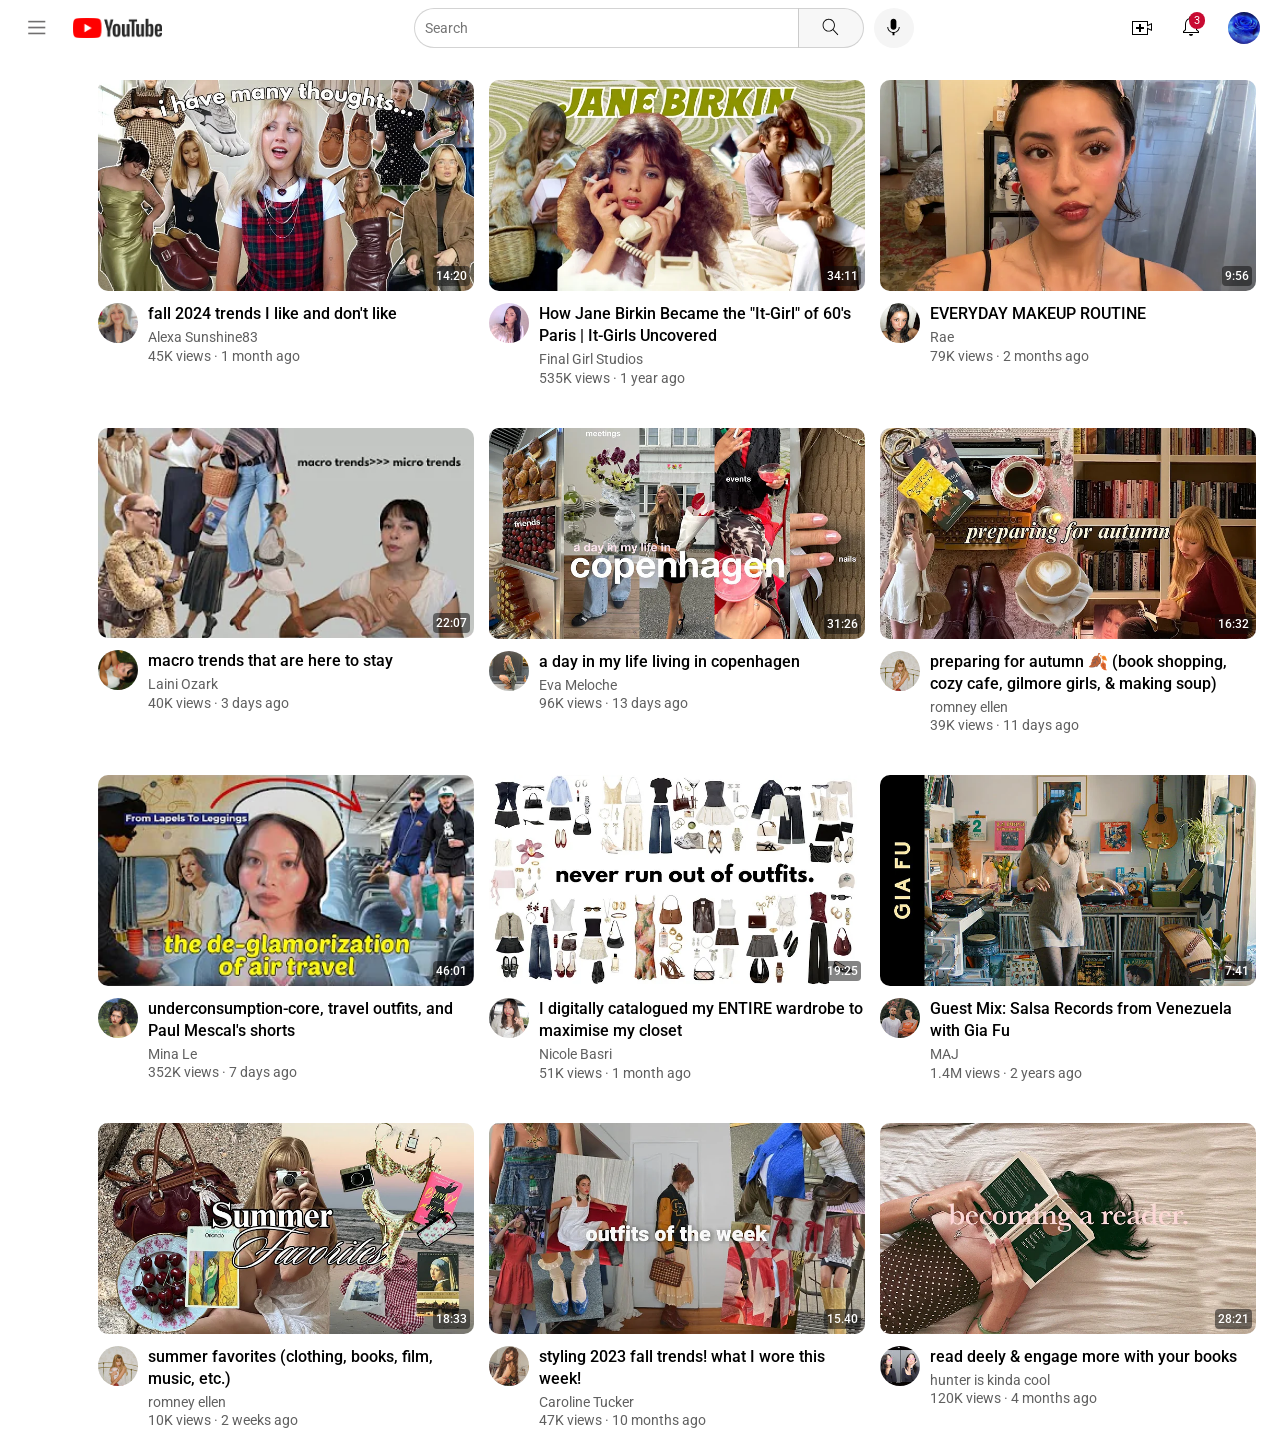
==== youtube.html @ 3afa4bfe "new things" ====
<!DOCTYPE html>
<html>
    <head>
        <title>Youtube (saanvi's version)</title>
        
        <link rel="preconnect" href="https://fonts.googleapis.com">
        <link rel="preconnect" href="https://fonts.gstatic.com" crossorigin>
        <link href="https://fonts.googleapis.com/css2?family=Roboto:ital,wght@0,100;0,300;0,400;0,500;0,700;0,900;1,100;1,300;1,400;1,500;1,700;1,900&display=swap" rel="stylesheet">

        <link rel="stylesheet" href = "styles/general.css">
        <link rel="stylesheet" href = "styles/header.css">
        <link rel="stylesheet" href = "styles/video.css">
        <link rel="stylesheet" href = "styles/sidebar.css">
    </head>

    <body>
        <div class="header">
            <div class="left-section">
                <img class='hamburger-menu' src="icons/hamburger-menu.webp">
                <img class='youtube-logo' src="icons/youtube_logo.png">
            </div>

            <div class="middle-section">
                <input class = "search-bar" type = "text" placeholder="Search"> <!-- can also do check for a checkbox -->
                <button class="search-button">
                    <img class = "search-icon" src="icons/glass.svg">
                </button>
                <button class="voice-search-button">
                        <img class="voice-search-icon" src ="icons/voice.svg">
                </button>
            </div>

            <div class="right-section">
                <img class = "upload-icon" src = "icons/upload-video.svg">
                <div class = 'notifications-icon-container'> <!-- so that we can relative absolute position-->
                    <img class = "notifications-icon" src = "icons/bell.svg">
                    <div class = 'notifications-count'>3</div>
                </div>
                <img class = "current-user-picture" src = "profile-pics/my_profile_pic.jpg">
            </div>
        </div>

        <div class="sidebar">
            <div class="sidebar-link">
            </div>
            <div class="sidebar-link">
            </div>
            <div class="sidebar-link">
            </div>
            <div class="sidebar-link">
            </div>
        </div>

        
        <div class ="video-grid">

            <div class = "video-preview" id = "video1"> 
                <div class = 'thumbnail-row'> <!--vertical layout div, between thumbnail and info-->  
                    <img class="thumbnail" src ="thumbnails/tn1.webp"> <!-- are both void elements -->
                    <div class="video-time">14:20</div>
                </div>
                <div class = "video-info-grid"> 
                    <div class = "channel-picture"> <!--the two horixontal divs, between profile pic and text-->
                        <img class = 'profile-picture' src ="profile-pics/pfp1.jpg">
                    </div> 
                    <div class = "video-info">
                        <!-- text for the first image -->
                        <p class = 'video-title'> fall 2024 trends I like and don't like </p>
                        <p class = 'video-author'> Alexa Sunshine83 </p>
                        <p class = 'video-stats'> 45K views &#183; 1 month ago</p> 
                    </div>  
                </div>
            </div>
    
            <div class = "video-preview" id = "video2"> 
                <div class = 'thumbnail-row'> <!--vertical layout div, between thumbnail and info-->  
                    <img class="thumbnail" src = "thumbnails/tn2.webp"> <!-- are both void elements -->
                    <div class="video-time">34:11</div>
                </div>
                <div class = "video-info-grid"> 
                    <div class = "channel-picture"> <!--the two horixontal divs, between profile pic and text-->
                        <img class = 'profile-picture' src ="profile-pics/pfp2.jpg">
                    </div> 
                    <div class = "video-info">
                        <!-- text for the second image -->
                        <p class = 'video-title'> How Jane Birkin Became the "It-Girl" of 60's Paris | It-Girls Uncovered</p>
                        <p class = 'video-author'> Final Girl Studios </p>
                        <p class = 'video-stats'> 535K views &#183; 1 year ago</p> 
                    </div>
                </div>
            </div>
    
            <div class = "video-preview" id = "video3"> 
                <div class = 'thumbnail-row'> 
                    <img class="thumbnail" src = "thumbnails/tn3.webp"> 
                    <div class="video-time">9:56</div>
                </div>
                <div class = "video-info-grid"> 
                    <div class = "channel-picture"> 
                        <img class = 'profile-picture' src ="profile-pics/pfp3.jpg">
                    </div> 
                    <div class = "video-info">
                        <!-- text for the third image -->
                        <p class = 'video-title'> EVERYDAY MAKEUP ROUTINE</p>
                        <p class = 'video-author'> Rae </p>
                        <p class = 'video-stats'> 79K views &#183; 2 months ago</p> 
                    </div>
                </div>
            </div>
    
            <div class = "video-preview" id = "video4"> 
                <div class = 'thumbnail-row'> 
                    <img class="thumbnail" src = "thumbnails/tn4.webp">
                    <div class="video-time">22:07</div>
                </div>
                <div class = "video-info-grid"> 
                    <div class = "channel-picture">
                        <img class = 'profile-picture' src ="profile-pics/pfp4.jpg">
                    </div> 
                    <div class = "video-info">
                        <!-- text for the fourth image -->
                        <p class = 'video-title'> macro trends that are here to stay</p>
                        <p class = 'video-author'> Laini Ozark </p>
                        <p class = 'video-stats'> 40K views &#183; 3 days ago</p> 
                    </div>
                </div>
            </div>
    
            <div class = "video-preview" id = "video5"> 
                <div class = 'thumbnail-row'> 
                    <img class="thumbnail" src = "thumbnails/tn5.webp">
                    <div class="video-time">31:26</div>
                </div>
                <div class = "video-info-grid"> 
                    <div class = "channel-picture">
                        <img class = 'profile-picture' src ="profile-pics/pfp5.jpg">
                    </div> 
                    <div class = "video-info">
                        <!-- text for the fifth image -->
                        <p class = 'video-title'> a day in my life living in copenhagen</p>
                        <p class = 'video-author'> Eva Meloche </p>
                        <p class = 'video-stats'> 96K views &#183; 13 days ago</p> 
                    </div>
                </div>
            </div>
    
            <div class = "video-preview" id = "video6"> 
                <div class = 'thumbnail-row'> 
                    <img class="thumbnail" src = "thumbnails/tn6.webp">
                    <div class="video-time">16:32</div>
                </div>
                <div class = "video-info-grid"> 
                    <div class = "channel-picture">
                        <img class = 'profile-picture' src ="profile-pics/pfp6.jpg">
                    </div> 
                    <div class = "video-info">
                        <!-- text for the sixth image -->
                        <p class = 'video-title'> preparing for autumn 🍂 (book shopping, cozy cafe, gilmore girls, & making soup) </p>
                        <p class = 'video-author'> romney ellen </p>
                        <p class = 'video-stats'> 39K views &#183; 11 days ago</p> 
                    </div>
                </div>
            </div>

            <div class = "video-preview" id = "video7"> 
                <div class = 'thumbnail-row'> 
                    <img class="thumbnail" src = "thumbnails/tn7.webp">
                    <div class="video-time">46:01</div>
                </div>
                <div class = "video-info-grid"> 
                    <div class = "channel-picture">
                        <img class = 'profile-picture' src ="profile-pics/pfp7.jpg">
                    </div> 
                    <div class = "video-info">
                        <!-- text for the seventh image -->
                        <p class = 'video-title'> underconsumption-core, travel outfits, and Paul Mescal&#39;s shorts </p>
                        <p class = 'video-author'> Mina Le </p>
                        <p class = 'video-stats'> 352K views &#183; 7 days ago</p> 
                    </div>
                </div>
            </div>

            <div class = "video-preview" id = "video8"> 
                <div class = 'thumbnail-row'> 
                    <img class="thumbnail" src = "thumbnails/tn8.webp">
                    <div class="video-time">19:25</div>
                </div>
                <div class = "video-info-grid"> 
                    <div class = "channel-picture">
                        <img class = 'profile-picture' src ="profile-pics/pfp8.jpg">
                    </div> 
                    <div class = "video-info">
                        <!-- text for the eighth image -->
                        <p class = 'video-title'> I digitally catalogued my ENTIRE wardrobe to maximise my closet </p>
                        <p class = 'video-author'> Nicole Basri </p>
                        <p class = 'video-stats'> 51K views &#183; 1 month ago</p> 
                    </div>
                </div>
            </div>

            <div class = "video-preview" id = "video9"> 
                <div class = 'thumbnail-row'> 
                    <img class="thumbnail" src = "thumbnails/tn9.webp">
                    <div class="video-time">7:41</div>
                </div>
                <div class = "video-info-grid"> 
                    <div class = "channel-picture">
                        <img class = 'profile-picture' src ="profile-pics/pfp9.jpg">
                    </div> 
                    <div class = "video-info">
                        <!-- text for the ninth image -->
                        <p class = 'video-title'> Guest Mix: Salsa Records from Venezuela with Gia Fu </p>
                        <p class = 'video-author'>  MAJ </p>
                        <p class = 'video-stats'> 1.4M views &#183; 2 years ago</p> 
                    </div>
                </div>
            </div>

            <div class = "video-preview" id = "video10"> 
                <div class = 'thumbnail-row'> 
                    <img class="thumbnail" src = "thumbnails/tn10.webp">
                    <div class="video-time">18:33</div>
                </div>
                <div class = "video-info-grid"> 
                    <div class = "channel-picture">
                        <img class = 'profile-picture' src ="profile-pics/pfp10.jpg">
                    </div> 
                    <div class = "video-info">
                        <!-- text for the tenth image -->
                        <p class = 'video-title'> summer favorites (clothing, books, film, music, etc.) </p>
                        <p class = 'video-author'> romney ellen </p>
                        <p class = 'video-stats'> 10K views &#183; 2 weeks ago</p> 
                    </div>
                </div>
            </div>

            <div class = "video-preview" id = "video11"> 
                <div class = 'thumbnail-row'> 
                    <img class="thumbnail" src = "thumbnails/tn11.webp">
                    <div class="video-time">15.40</div>
                </div>
                <div class = "video-info-grid"> 
                    <div class = "channel-picture">
                        <img class = 'profile-picture' src ="profile-pics/pfp11.jpg">
                    </div> 
                    <div class = "video-info">
                        <!-- text for the eleventh image -->
                        <p class = 'video-title'> styling 2023 fall trends! what I wore this week! </p>
                        <p class = 'video-author'>  Caroline Tucker </p>
                        <p class = 'video-stats'> 47K views &#183; 10 months ago</p> 
                    </div>
                </div>
            </div>

            <div class = "video-preview" id = "video12"> 
                <div class = 'thumbnail-row'> 
                    <img class="thumbnail" src = "thumbnails/tn12.webp">
                    <div class="video-time">28:21</div>
                </div>
                <div class = "video-info-grid"> 
                    <div class = "channel-picture">
                        <img class = 'profile-picture' src ="profile-pics/pfp12.jpg">
                    </div> 
                    <div class = "video-info">
                        <!-- text for the twevlth image -->
                        <p class = 'video-title'> read deely & engage more with your books </p>
                        <p class = 'video-author'>  hunter is kinda cool </p>
                        <p class = 'video-stats'> 120K views &#183; 4 months ago</p> 
                    </div>
                </div>
            </div>
    
        </div>

    </body>
</html>


<!-- paragaph by default is a block element, takes up the whole line (same with div)-->
<!-- image and input elements are inline block elemnts, and only take up as much space -->
<!-- finally inline element, which appears within a line of text, like bold-->
---- styles/general.css ----
p {
    font-family: Roboto, Arial; 
    margin-top: 0px; 
    margin-bottom: 0px;
}

body {
    margin: 0px;
    padding-top: 70px;
    padding-left: 80px;
}
---- styles/header.css ----
/* for the search bar, youtube logo, and icons on the right */


.header {
    height: 55px;
    display: flex; 
    flex-direction: row;
    justify-content: space-between;
    /*to evenly space the three sections */

    position: fixed; /* to make a heading fixed section */
    top: 0px;
    left: 0px; 
    right: 0px;
    background-color: white;
    z-index: 100; /*to make sure its on top of the absolute elements */

    /* border-bottom-width: 1px;
    border-bottom-style: solid;
    border-bottom-color: rgba(192, 192, 192, 0.7); 
        to make a border on the bottom of header, don't want */
}

.left-section {
    display: flex;
    align-items: center;
}


.hamburger-menu {
    height:27px;
    margin-left: 24px;
    margin-right: 22px;
}

.youtube-logo {
    height: 20px;
}

.middle-section {
    flex: 1;
    margin-left: 70px;
    margin-right: 35px;
    max-width: 500px;
    display: flex;
    align-items: center;
}

.search-bar {
    flex: 1;
    height: 36px;
    padding-left: 10px;
    font-size: 16px;
    border-width: 1px;
    border-style: solid;
    border-color: rgba(192, 192, 192, 0.7);
    box-sizing: inset 1px 2px 5px rbga(0,0,0, 0.05);
    border-top-left-radius: 20px;
    border-bottom-left-radius: 20px;
}

.search-bar::placeholder {
    font-family: Roboto, Arial; 
    font-size: 14px;
}

.search-button {
    height: 40px;
    width: 66px;
    background-color: rgba(240,240,240, 0.5);
    border-width: 1px;
    border-style: solid;
    border-color: rgba(192, 192, 192, 0.7);
    margin-left: -1px;
    margin-right: 10px;
    border-top-right-radius: 20px;
    border-bottom-right-radius: 20px;
}

.search-icon {
    width: 60%;
    height: 60%;
    object-fit: contain;
    margin-top: 2px;
}

.voice-search-button {
    width: 40px;
    height: 40px;
    border-radius: 20px;
    border: none;
    background-color: rgb(245,245,245);
}

.voice-search-button img {
    width: 80%;
    height: 80%;
    object-fit: contain;
    margin-top: 2px;
}

.right-section {
    width: 150px;
    display: flex;
    align-items: center;
    justify-content: space-between;
    flex-shrink: 0; /*means that the right section doesn't shrink */
}

.upload-icon {
    height: 24px;
}

.notifications-icon {
    height: 24px;
}

.notifications-icon-container {
    position: relative;
}

.notifications-count {
    position: absolute;
    top: -2px; 
    right:-2px;
    background-color: rgb(200,10,50);
    color:white;
    font-family: Roboto, Arial;
    font-size: 11px;
    padding-left: 5px;
    padding-right: 5px;
    padding-top: 2px;
    padding-bottom: 2px;
    border-radius: 10px;
}

.current-user-picture {
    height: 32px;
    border-radius: 16px;
    margin-right: 20px;
}
---- styles/video.css ----
.video-grid {
    display: grid;
    grid-template-columns: 1fr 1fr 1fr;
    column-gap: 15px;
    row-gap: 40px; /* to make space between each box */
    margin-top: 10px; /*since there's 70px padding from top */
    margin-bottom: 24px;
    margin-right: 24px;
    margin-left: 18px;
}

.video-preview {
    display: inline-block;
    vertical-align: top; 
    /*don't really need these now because of grid display */
}

.thumbnail-row { /* the div containing the thumbnail, tbh could've done this to the thumbnail directly */
    margin-bottom: 12px;
    position: relative;
}

.thumbnail {
    width: 100%; /*will adjust height to maintain shape */
    display: block; /*not really needed, since its the only element in the top vertical div */
    border-radius: 10px;
}

.video-time {
    background-color: rgba(10,10,10,0.5);
    color: white;
    position: absolute;
    bottom: 5px;
    right: 4px;
    font-family: Roboto, Arial;
    font-size: 12px;
    font-weight: 500;
    padding: 3px;
    border-radius: 4px;
}

.video-info-grid {
    display: grid; 
    grid-template-columns: 50px 1fr;
}

.channel-picture { /*the horizontal div */
    vertical-align: top;
}

.profile-picture { 
    width: 80%; /* will take up entire space of its container, the channel-picture div */
    /* which will be good for when we want to scale and resize */
    border-radius: 25px;
}

.video-title {
    margin-top: 0px; /* don't really need this, since all paragraphs have 0px margin now */
    font-size: 16px;
    font-weight: 500; /*don't use px for this, just the number */
    line-height: 22px;
    margin-bottom: 2px;
}

.video-author, .video-stats {
    font-size: 14px;
    color: rgb(96, 96, 96);
    font-weight: 400;
    line-height: 20px;
}

.video-author {
    margin-bottom: -1.4px;
}
---- styles/sidebar.css ----
.sidebar {
    position: fixed;
    left: 0px;
    bottom: 0px;
    top: 55px;
    background-color: white;
    width: 72px;
}

.sidebar-link {
    height: 76px;
}

.sidebar-link:hover {
    background-color: lightgray;
}
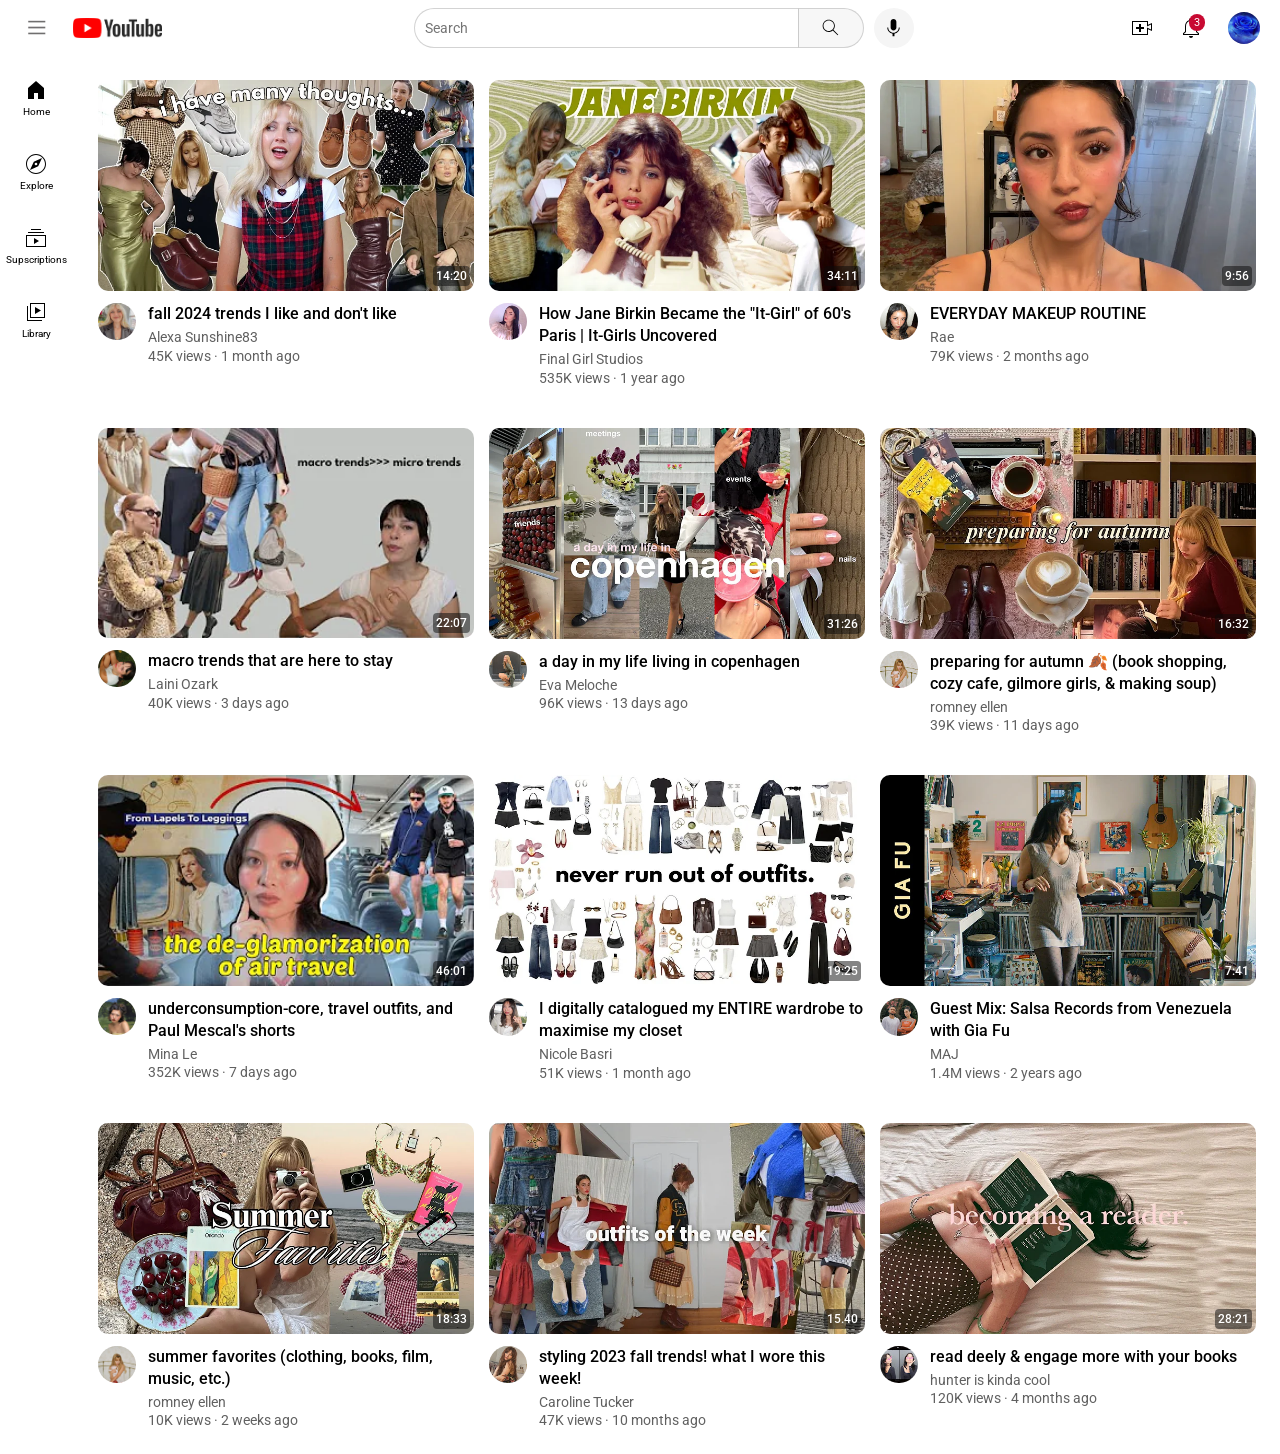
==== commit 27abe986: "final touches the tutorial is OVERRR :)" ====
--- a/youtube.html
+++ b/youtube.html
@@ -24,254 +24,269 @@
                 <input class = "search-bar" type = "text" placeholder="Search"> <!-- can also do check for a checkbox -->
                 <button class="search-button">
                     <img class = "search-icon" src="icons/glass.svg">
+                    <div class = 'tooltip'>Search</div>
                 </button>
                 <button class="voice-search-button">
-                        <img class="voice-search-icon" src ="icons/voice.svg">
+                    <img class="voice-search-icon" src ="icons/voice.svg">
+                    <div class = 'tooltip'>Search with your voice</div>
                 </button>
             </div>
 
             <div class="right-section">
-                <img class = "upload-icon" src = "icons/upload-video.svg">
+                <div class ="upload-icon-container">
+                    <img class = "upload-icon" src = "icons/upload-video.svg">
+                    <div class = 'tooltip'>Create</div>
+                </div>
                 <div class = 'notifications-icon-container'> <!-- so that we can relative absolute position-->
                     <img class = "notifications-icon" src = "icons/bell.svg">
                     <div class = 'notifications-count'>3</div>
+                    <div class = 'tooltip'>Notifications</div>
                 </div>
                 <img class = "current-user-picture" src = "profile-pics/my_profile_pic.jpg">
             </div>
         </div>
 
-        <div class="sidebar">
-            <div class="sidebar-link">
-            </div>
-            <div class="sidebar-link">
-            </div>
-            <div class="sidebar-link">
-            </div>
-            <div class="sidebar-link">
-            </div>
-        </div>
-
-        
-        <div class ="video-grid">
-
-            <div class = "video-preview" id = "video1"> 
-                <div class = 'thumbnail-row'> <!--vertical layout div, between thumbnail and info-->  
-                    <img class="thumbnail" src ="thumbnails/tn1.webp"> <!-- are both void elements -->
-                    <div class="video-time">14:20</div>
-                </div>
-                <div class = "video-info-grid"> 
-                    <div class = "channel-picture"> <!--the two horixontal divs, between profile pic and text-->
-                        <img class = 'profile-picture' src ="profile-pics/pfp1.jpg">
-                    </div> 
-                    <div class = "video-info">
-                        <!-- text for the first image -->
-                        <p class = 'video-title'> fall 2024 trends I like and don't like </p>
-                        <p class = 'video-author'> Alexa Sunshine83 </p>
-                        <p class = 'video-stats'> 45K views &#183; 1 month ago</p> 
-                    </div>  
-                </div>
-            </div>
-    
-            <div class = "video-preview" id = "video2"> 
-                <div class = 'thumbnail-row'> <!--vertical layout div, between thumbnail and info-->  
-                    <img class="thumbnail" src = "thumbnails/tn2.webp"> <!-- are both void elements -->
-                    <div class="video-time">34:11</div>
-                </div>
-                <div class = "video-info-grid"> 
-                    <div class = "channel-picture"> <!--the two horixontal divs, between profile pic and text-->
-                        <img class = 'profile-picture' src ="profile-pics/pfp2.jpg">
-                    </div> 
-                    <div class = "video-info">
-                        <!-- text for the second image -->
-                        <p class = 'video-title'> How Jane Birkin Became the "It-Girl" of 60's Paris | It-Girls Uncovered</p>
-                        <p class = 'video-author'> Final Girl Studios </p>
-                        <p class = 'video-stats'> 535K views &#183; 1 year ago</p> 
-                    </div>
-                </div>
-            </div>
-    
-            <div class = "video-preview" id = "video3"> 
-                <div class = 'thumbnail-row'> 
-                    <img class="thumbnail" src = "thumbnails/tn3.webp"> 
-                    <div class="video-time">9:56</div>
-                </div>
-                <div class = "video-info-grid"> 
-                    <div class = "channel-picture"> 
-                        <img class = 'profile-picture' src ="profile-pics/pfp3.jpg">
-                    </div> 
-                    <div class = "video-info">
-                        <!-- text for the third image -->
-                        <p class = 'video-title'> EVERYDAY MAKEUP ROUTINE</p>
-                        <p class = 'video-author'> Rae </p>
-                        <p class = 'video-stats'> 79K views &#183; 2 months ago</p> 
-                    </div>
-                </div>
-            </div>
-    
-            <div class = "video-preview" id = "video4"> 
-                <div class = 'thumbnail-row'> 
-                    <img class="thumbnail" src = "thumbnails/tn4.webp">
-                    <div class="video-time">22:07</div>
-                </div>
-                <div class = "video-info-grid"> 
-                    <div class = "channel-picture">
-                        <img class = 'profile-picture' src ="profile-pics/pfp4.jpg">
-                    </div> 
-                    <div class = "video-info">
-                        <!-- text for the fourth image -->
-                        <p class = 'video-title'> macro trends that are here to stay</p>
-                        <p class = 'video-author'> Laini Ozark </p>
-                        <p class = 'video-stats'> 40K views &#183; 3 days ago</p> 
-                    </div>
-                </div>
-            </div>
-    
-            <div class = "video-preview" id = "video5"> 
-                <div class = 'thumbnail-row'> 
-                    <img class="thumbnail" src = "thumbnails/tn5.webp">
-                    <div class="video-time">31:26</div>
-                </div>
-                <div class = "video-info-grid"> 
-                    <div class = "channel-picture">
-                        <img class = 'profile-picture' src ="profile-pics/pfp5.jpg">
-                    </div> 
-                    <div class = "video-info">
-                        <!-- text for the fifth image -->
-                        <p class = 'video-title'> a day in my life living in copenhagen</p>
-                        <p class = 'video-author'> Eva Meloche </p>
-                        <p class = 'video-stats'> 96K views &#183; 13 days ago</p> 
-                    </div>
-                </div>
-            </div>
-    
-            <div class = "video-preview" id = "video6"> 
-                <div class = 'thumbnail-row'> 
-                    <img class="thumbnail" src = "thumbnails/tn6.webp">
-                    <div class="video-time">16:32</div>
-                </div>
-                <div class = "video-info-grid"> 
-                    <div class = "channel-picture">
-                        <img class = 'profile-picture' src ="profile-pics/pfp6.jpg">
-                    </div> 
-                    <div class = "video-info">
-                        <!-- text for the sixth image -->
-                        <p class = 'video-title'> preparing for autumn 🍂 (book shopping, cozy cafe, gilmore girls, & making soup) </p>
-                        <p class = 'video-author'> romney ellen </p>
-                        <p class = 'video-stats'> 39K views &#183; 11 days ago</p> 
-                    </div>
-                </div>
-            </div>
-
-            <div class = "video-preview" id = "video7"> 
-                <div class = 'thumbnail-row'> 
-                    <img class="thumbnail" src = "thumbnails/tn7.webp">
-                    <div class="video-time">46:01</div>
-                </div>
-                <div class = "video-info-grid"> 
-                    <div class = "channel-picture">
-                        <img class = 'profile-picture' src ="profile-pics/pfp7.jpg">
-                    </div> 
-                    <div class = "video-info">
-                        <!-- text for the seventh image -->
-                        <p class = 'video-title'> underconsumption-core, travel outfits, and Paul Mescal&#39;s shorts </p>
-                        <p class = 'video-author'> Mina Le </p>
-                        <p class = 'video-stats'> 352K views &#183; 7 days ago</p> 
-                    </div>
-                </div>
-            </div>
-
-            <div class = "video-preview" id = "video8"> 
-                <div class = 'thumbnail-row'> 
-                    <img class="thumbnail" src = "thumbnails/tn8.webp">
-                    <div class="video-time">19:25</div>
-                </div>
-                <div class = "video-info-grid"> 
-                    <div class = "channel-picture">
-                        <img class = 'profile-picture' src ="profile-pics/pfp8.jpg">
-                    </div> 
-                    <div class = "video-info">
-                        <!-- text for the eighth image -->
-                        <p class = 'video-title'> I digitally catalogued my ENTIRE wardrobe to maximise my closet </p>
-                        <p class = 'video-author'> Nicole Basri </p>
-                        <p class = 'video-stats'> 51K views &#183; 1 month ago</p> 
-                    </div>
-                </div>
-            </div>
-
-            <div class = "video-preview" id = "video9"> 
-                <div class = 'thumbnail-row'> 
-                    <img class="thumbnail" src = "thumbnails/tn9.webp">
-                    <div class="video-time">7:41</div>
-                </div>
-                <div class = "video-info-grid"> 
-                    <div class = "channel-picture">
-                        <img class = 'profile-picture' src ="profile-pics/pfp9.jpg">
-                    </div> 
-                    <div class = "video-info">
-                        <!-- text for the ninth image -->
-                        <p class = 'video-title'> Guest Mix: Salsa Records from Venezuela with Gia Fu </p>
-                        <p class = 'video-author'>  MAJ </p>
-                        <p class = 'video-stats'> 1.4M views &#183; 2 years ago</p> 
-                    </div>
-                </div>
-            </div>
-
-            <div class = "video-preview" id = "video10"> 
-                <div class = 'thumbnail-row'> 
-                    <img class="thumbnail" src = "thumbnails/tn10.webp">
-                    <div class="video-time">18:33</div>
-                </div>
-                <div class = "video-info-grid"> 
-                    <div class = "channel-picture">
-                        <img class = 'profile-picture' src ="profile-pics/pfp10.jpg">
-                    </div> 
-                    <div class = "video-info">
-                        <!-- text for the tenth image -->
-                        <p class = 'video-title'> summer favorites (clothing, books, film, music, etc.) </p>
-                        <p class = 'video-author'> romney ellen </p>
-                        <p class = 'video-stats'> 10K views &#183; 2 weeks ago</p> 
-                    </div>
-                </div>
-            </div>
-
-            <div class = "video-preview" id = "video11"> 
-                <div class = 'thumbnail-row'> 
-                    <img class="thumbnail" src = "thumbnails/tn11.webp">
-                    <div class="video-time">15.40</div>
-                </div>
-                <div class = "video-info-grid"> 
-                    <div class = "channel-picture">
-                        <img class = 'profile-picture' src ="profile-pics/pfp11.jpg">
-                    </div> 
-                    <div class = "video-info">
-                        <!-- text for the eleventh image -->
-                        <p class = 'video-title'> styling 2023 fall trends! what I wore this week! </p>
-                        <p class = 'video-author'>  Caroline Tucker </p>
-                        <p class = 'video-stats'> 47K views &#183; 10 months ago</p> 
-                    </div>
-                </div>
-            </div>
-
-            <div class = "video-preview" id = "video12"> 
-                <div class = 'thumbnail-row'> 
-                    <img class="thumbnail" src = "thumbnails/tn12.webp">
-                    <div class="video-time">28:21</div>
-                </div>
-                <div class = "video-info-grid"> 
-                    <div class = "channel-picture">
-                        <img class = 'profile-picture' src ="profile-pics/pfp12.jpg">
-                    </div> 
-                    <div class = "video-info">
-                        <!-- text for the twevlth image -->
-                        <p class = 'video-title'> read deely & engage more with your books </p>
-                        <p class = 'video-author'>  hunter is kinda cool </p>
-                        <p class = 'video-stats'> 120K views &#183; 4 months ago</p> 
-                    </div>
-                </div>
-            </div>
-    
-        </div>
-
+        <nav class="sidebar">
+            <div class="sidebar-link">
+                <img src="icons/home.svg">
+                <div>Home</div>
+            </div>
+            <div class="sidebar-link">
+                <img src="icons/explore.svg">
+                <div>Explore</div>
+            </div>
+            <div class="sidebar-link">
+                <img src="icons/subscriptions.svg">
+                <div>Supscriptions</div>
+            </div>
+            <div class="sidebar-link">
+                <img src="icons/library.svg">
+                <div>Library</div>
+            </div>
+        </nav> <!-- since it helps with navigation, works same as a div -->
+
+        <main> <!-- contains almost all of the body content -->
+            <section class ="video-grid"> <!-- since we could have other sections in the main section -->
+
+                <div class = "video-preview" id = "video1"> 
+                    <div class = 'thumbnail-row'> <!--vertical layout div, between thumbnail and info-->  
+                        <img class="thumbnail" src ="thumbnails/tn1.webp"> <!-- are both void elements -->
+                        <div class="video-time">14:20</div>
+                    </div>
+                    <div class = "video-info-grid"> 
+                        <div class = "channel-picture"> <!--the two horixontal divs, between profile pic and text-->
+                            <img class = 'profile-picture' src ="profile-pics/pfp1.jpg">
+                        </div> 
+                        <div class = "video-info">
+                            <!-- text for the first image -->
+                            <p class = 'video-title'> fall 2024 trends I like and don't like </p>
+                            <p class = 'video-author'> Alexa Sunshine83 </p>
+                            <p class = 'video-stats'> 45K views &#183; 1 month ago</p> 
+                        </div>  
+                    </div>
+                </div>
+        
+                <div class = "video-preview" id = "video2"> 
+                    <div class = 'thumbnail-row'> <!--vertical layout div, between thumbnail and info-->  
+                        <img class="thumbnail" src = "thumbnails/tn2.webp"> <!-- are both void elements -->
+                        <div class="video-time">34:11</div>
+                    </div>
+                    <div class = "video-info-grid"> 
+                        <div class = "channel-picture"> <!--the two horixontal divs, between profile pic and text-->
+                            <img class = 'profile-picture' src ="profile-pics/pfp2.jpg">
+                        </div> 
+                        <div class = "video-info">
+                            <!-- text for the second image -->
+                            <p class = 'video-title'> How Jane Birkin Became the "It-Girl" of 60's Paris | It-Girls Uncovered</p>
+                            <p class = 'video-author'> Final Girl Studios </p>
+                            <p class = 'video-stats'> 535K views &#183; 1 year ago</p> 
+                        </div>
+                    </div>
+                </div>
+        
+                <div class = "video-preview" id = "video3"> 
+                    <div class = 'thumbnail-row'> 
+                        <img class="thumbnail" src = "thumbnails/tn3.webp"> 
+                        <div class="video-time">9:56</div>
+                    </div>
+                    <div class = "video-info-grid"> 
+                        <div class = "channel-picture"> 
+                            <img class = 'profile-picture' src ="profile-pics/pfp3.jpg">
+                        </div> 
+                        <div class = "video-info">
+                            <!-- text for the third image -->
+                            <p class = 'video-title'> EVERYDAY MAKEUP ROUTINE</p>
+                            <p class = 'video-author'> Rae </p>
+                            <p class = 'video-stats'> 79K views &#183; 2 months ago</p> 
+                        </div>
+                    </div>
+                </div>
+        
+                <div class = "video-preview" id = "video4"> 
+                    <div class = 'thumbnail-row'> 
+                        <img class="thumbnail" src = "thumbnails/tn4.webp">
+                        <div class="video-time">22:07</div>
+                    </div>
+                    <div class = "video-info-grid"> 
+                        <div class = "channel-picture">
+                            <img class = 'profile-picture' src ="profile-pics/pfp4.jpg">
+                        </div> 
+                        <div class = "video-info">
+                            <!-- text for the fourth image -->
+                            <p class = 'video-title'> macro trends that are here to stay</p>
+                            <p class = 'video-author'> Laini Ozark </p>
+                            <p class = 'video-stats'> 40K views &#183; 3 days ago</p> 
+                        </div>
+                    </div>
+                </div>
+        
+                <div class = "video-preview" id = "video5"> 
+                    <div class = 'thumbnail-row'> 
+                        <img class="thumbnail" src = "thumbnails/tn5.webp">
+                        <div class="video-time">31:26</div>
+                    </div>
+                    <div class = "video-info-grid"> 
+                        <div class = "channel-picture">
+                            <img class = 'profile-picture' src ="profile-pics/pfp5.jpg">
+                        </div> 
+                        <div class = "video-info">
+                            <!-- text for the fifth image -->
+                            <p class = 'video-title'> a day in my life living in copenhagen</p>
+                            <p class = 'video-author'> Eva Meloche </p>
+                            <p class = 'video-stats'> 96K views &#183; 13 days ago</p> 
+                        </div>
+                    </div>
+                </div>
+        
+                <div class = "video-preview" id = "video6"> 
+                    <div class = 'thumbnail-row'> 
+                        <img class="thumbnail" src = "thumbnails/tn6.webp">
+                        <div class="video-time">16:32</div>
+                    </div>
+                    <div class = "video-info-grid"> 
+                        <div class = "channel-picture">
+                            <img class = 'profile-picture' src ="profile-pics/pfp6.jpg">
+                        </div> 
+                        <div class = "video-info">
+                            <!-- text for the sixth image -->
+                            <p class = 'video-title'> preparing for autumn 🍂 (book shopping, cozy cafe, gilmore girls, & making soup) </p>
+                            <p class = 'video-author'> romney ellen </p>
+                            <p class = 'video-stats'> 39K views &#183; 11 days ago</p> 
+                        </div>
+                    </div>
+                </div>
+    
+                <div class = "video-preview" id = "video7"> 
+                    <div class = 'thumbnail-row'> 
+                        <img class="thumbnail" src = "thumbnails/tn7.webp">
+                        <div class="video-time">46:01</div>
+                    </div>
+                    <div class = "video-info-grid"> 
+                        <div class = "channel-picture">
+                            <img class = 'profile-picture' src ="profile-pics/pfp7.jpg">
+                        </div> 
+                        <div class = "video-info">
+                            <!-- text for the seventh image -->
+                            <p class = 'video-title'> underconsumption-core, travel outfits, and Paul Mescal&#39;s shorts </p>
+                            <p class = 'video-author'> Mina Le </p>
+                            <p class = 'video-stats'> 352K views &#183; 7 days ago</p> 
+                        </div>
+                    </div>
+                </div>
+    
+                <div class = "video-preview" id = "video8"> 
+                    <div class = 'thumbnail-row'> 
+                        <img class="thumbnail" src = "thumbnails/tn8.webp">
+                        <div class="video-time">19:25</div>
+                    </div>
+                    <div class = "video-info-grid"> 
+                        <div class = "channel-picture">
+                            <img class = 'profile-picture' src ="profile-pics/pfp8.jpg">
+                        </div> 
+                        <div class = "video-info">
+                            <!-- text for the eighth image -->
+                            <p class = 'video-title'> I digitally catalogued my ENTIRE wardrobe to maximise my closet </p>
+                            <p class = 'video-author'> Nicole Basri </p>
+                            <p class = 'video-stats'> 51K views &#183; 1 month ago</p> 
+                        </div>
+                    </div>
+                </div>
+    
+                <div class = "video-preview" id = "video9"> 
+                    <div class = 'thumbnail-row'> 
+                        <img class="thumbnail" src = "thumbnails/tn9.webp">
+                        <div class="video-time">7:41</div>
+                    </div>
+                    <div class = "video-info-grid"> 
+                        <div class = "channel-picture">
+                            <img class = 'profile-picture' src ="profile-pics/pfp9.jpg">
+                        </div> 
+                        <div class = "video-info">
+                            <!-- text for the ninth image -->
+                            <p class = 'video-title'> Guest Mix: Salsa Records from Venezuela with Gia Fu </p>
+                            <p class = 'video-author'>  MAJ </p>
+                            <p class = 'video-stats'> 1.4M views &#183; 2 years ago</p> 
+                        </div>
+                    </div>
+                </div>
+    
+                <div class = "video-preview" id = "video10"> 
+                    <div class = 'thumbnail-row'> 
+                        <img class="thumbnail" src = "thumbnails/tn10.webp">
+                        <div class="video-time">18:33</div>
+                    </div>
+                    <div class = "video-info-grid"> 
+                        <div class = "channel-picture">
+                            <img class = 'profile-picture' src ="profile-pics/pfp10.jpg">
+                        </div> 
+                        <div class = "video-info">
+                            <!-- text for the tenth image -->
+                            <p class = 'video-title'> summer favorites (clothing, books, film, music, etc.) </p>
+                            <p class = 'video-author'> romney ellen </p>
+                            <p class = 'video-stats'> 10K views &#183; 2 weeks ago</p> 
+                        </div>
+                    </div>
+                </div>
+    
+                <div class = "video-preview" id = "video11"> 
+                    <div class = 'thumbnail-row'> 
+                        <img class="thumbnail" src = "thumbnails/tn11.webp">
+                        <div class="video-time">15.40</div>
+                    </div>
+                    <div class = "video-info-grid"> 
+                        <div class = "channel-picture">
+                            <img class = 'profile-picture' src ="profile-pics/pfp11.jpg">
+                        </div> 
+                        <div class = "video-info">
+                            <!-- text for the eleventh image -->
+                            <p class = 'video-title'> styling 2023 fall trends! what I wore this week! </p>
+                            <p class = 'video-author'>  Caroline Tucker </p>
+                            <p class = 'video-stats'> 47K views &#183; 10 months ago</p> 
+                        </div>
+                    </div>
+                </div>
+    
+                <div class = "video-preview" id = "video12"> 
+                    <div class = 'thumbnail-row'> 
+                        <img class="thumbnail" src = "thumbnails/tn12.webp">
+                        <div class="video-time">28:21</div>
+                    </div>
+                    <div class = "video-info-grid"> 
+                        <div class = "channel-picture">
+                            <img class = 'profile-picture' src ="profile-pics/pfp12.jpg">
+                        </div> 
+                        <div class = "video-info">
+                            <!-- text for the twevlth image -->
+                            <p class = 'video-title'> read deely & engage more with your books </p>
+                            <p class = 'video-author'>  hunter is kinda cool </p>
+                            <p class = 'video-stats'> 120K views &#183; 4 months ago</p> 
+                        </div>
+                    </div>
+                </div>
+        
+            </section>
+        </main>
+    
     </body>
 </html>
 
--- a/styles/general.css
+++ b/styles/general.css
@@ -1,11 +1,13 @@
 p {
-    font-family: Roboto, Arial; 
     margin-top: 0px; 
     margin-bottom: 0px;
 }
 
 body {
     margin: 0px;
-    padding-top: 70px;
-    padding-left: 80px;
+    padding-top: 80px;
+    padding-left: 98px;
+    padding-bottom: 24px;
+    padding-right: 24px;
+    font-family: Roboto, Arial; /* take advantage of inheritence */
 }
--- a/styles/header.css
+++ b/styles/header.css
@@ -51,9 +51,7 @@
     height: 36px;
     padding-left: 10px;
     font-size: 16px;
-    border-width: 1px;
-    border-style: solid;
-    border-color: rgba(192, 192, 192, 0.7);
+    border: 1px solid rgba(192, 192, 192, 0.7); /* can combine it all together */
     box-sizing: inset 1px 2px 5px rbga(0,0,0, 0.05);
     border-top-left-radius: 20px;
     border-bottom-left-radius: 20px;
@@ -76,12 +74,49 @@
     border-top-right-radius: 20px;
     border-bottom-right-radius: 20px;
 }
+.search-button,
+.voice-search-button,
+.upload-icon-container,
+.notifications-icon-container {
+    position: relative; /* so that we can make the tooltip position relative to these buttons */
+    display: flex;
+    justify-content: center; /*will align it horizontally */
+    align-items: center; /*align vertically, the text and icons */
+}
+
+.search-button .tooltip,
+.voice-search-button .tooltip,
+.upload-icon-container .tooltip,
+.notifications-icon-container .tooltip {
+    font-family: Roboto, Arial;
+    position: absolute;
+    background-color: rgba(60, 55, 55, 0.7);
+    color: white;
+    padding-top: 10px;
+    padding-bottom: 10px;
+    padding-left: 8px;
+    padding-right: 8px;
+    border-radius: 3px;
+    font-size: 12px;
+    bottom: -42px;
+    opacity: 0;
+    transition: opacity 0.15s;
+    pointer-events: none; /* when the mouse hovers over tooltip text it doesn't show,
+    only works if we're hovering on the pointer itself */
+    white-space: nowrap; /*prevents text from wrapping around */
+}
+
+.search-button:hover .tooltip,
+.voice-search-button:hover .tooltip,
+.upload-icon-container:hover .tooltip,
+.notifications-icon-container:hover .tooltip { /* target tooltip only when we hover over button */
+    opacity: 1;
+}
 
 .search-icon {
     width: 60%;
     height: 60%;
     object-fit: contain;
-    margin-top: 2px;
 }
 
 .voice-search-button {
@@ -96,7 +131,6 @@
     width: 80%;
     height: 80%;
     object-fit: contain;
-    margin-top: 2px;
 }
 
 .right-section {
@@ -125,7 +159,6 @@
     right:-2px;
     background-color: rgb(200,10,50);
     color:white;
-    font-family: Roboto, Arial;
     font-size: 11px;
     padding-left: 5px;
     padding-right: 5px;
--- a/styles/video.css
+++ b/styles/video.css
@@ -4,10 +4,36 @@
     grid-template-columns: 1fr 1fr 1fr;
     column-gap: 15px;
     row-gap: 40px; /* to make space between each box */
-    margin-top: 10px; /*since there's 70px padding from top */
-    margin-bottom: 24px;
-    margin-right: 24px;
-    margin-left: 18px;
+    font-family: Roboto, Arial; /* inherited by all elements, like video time */
+    
+    /* INHERITENCE 
+    if we did this
+        { text-decoration: underline; }
+        it would underline all the text within the text elements in the grid 
+    but some elements do not get inherited
+        { border: 2px solid red; }
+        this would put a border only around the entire grid, not all elements inside 
+    inheritence mostly works with text properties (like bold, font, etc) */
+}
+
+@media (max-width: 1000px) { /* css only activates if screen size is 600px or less */
+    .video-grid {
+        grid-template-columns: 1fr 1fr;
+    }
+}
+
+@media (max-width: 700px) { 
+    /* comes second since media queries need to be ordered largest to smallest, 
+    if it comes first, the 1000px might unintentionally override */
+    .video-grid {
+        grid-template-columns: 1fr;
+    }
+}
+
+@media (min-width: 1400px) {
+    .video-grid {
+        grid-template-columns: 1fr 1fr 1fr 1fr;
+    }
 }
 
 .video-preview {
@@ -33,7 +59,6 @@
     position: absolute;
     bottom: 5px;
     right: 4px;
-    font-family: Roboto, Arial;
     font-size: 12px;
     font-weight: 500;
     padding: 3px;
@@ -50,7 +75,7 @@
 }
 
 .profile-picture { 
-    width: 80%; /* will take up entire space of its container, the channel-picture div */
+    width: 75%; /* will take up entire space of its container, the channel-picture div */
     /* which will be good for when we want to scale and resize */
     border-radius: 25px;
 }
--- a/styles/sidebar.css
+++ b/styles/sidebar.css
@@ -5,12 +5,30 @@
     top: 55px;
     background-color: white;
     width: 72px;
+    padding-top: 5px;
 }
 
 .sidebar-link {
-    height: 76px;
+    height: 74px;
+    display: flex;
+    justify-content: center; /* for vertical centering of icons NOW THAT FLEX DIRECTION IS COLUM */
+    align-items: center; /* for horizonal centering NOW THAT FLEX DIRECTION IS COLUMN */
+    /* changing the flex direction switches the function of justify-content and align-items */
+    flex-direction: column; /*displays elements vertically, 
+    so the icon and word are above and below each other */
+    cursor: pointer;
+}
+
+.sidebar-link img {
+    height: 24px;
+    margin-bottom: 4px;
+}
+
+.sidebar-link div {
+    font-family: Roboto, Arial;
+    font-size: 10px;
 }
 
 .sidebar-link:hover {
-    background-color: lightgray;
+    background-color: rgb(235,235,235);
 }
